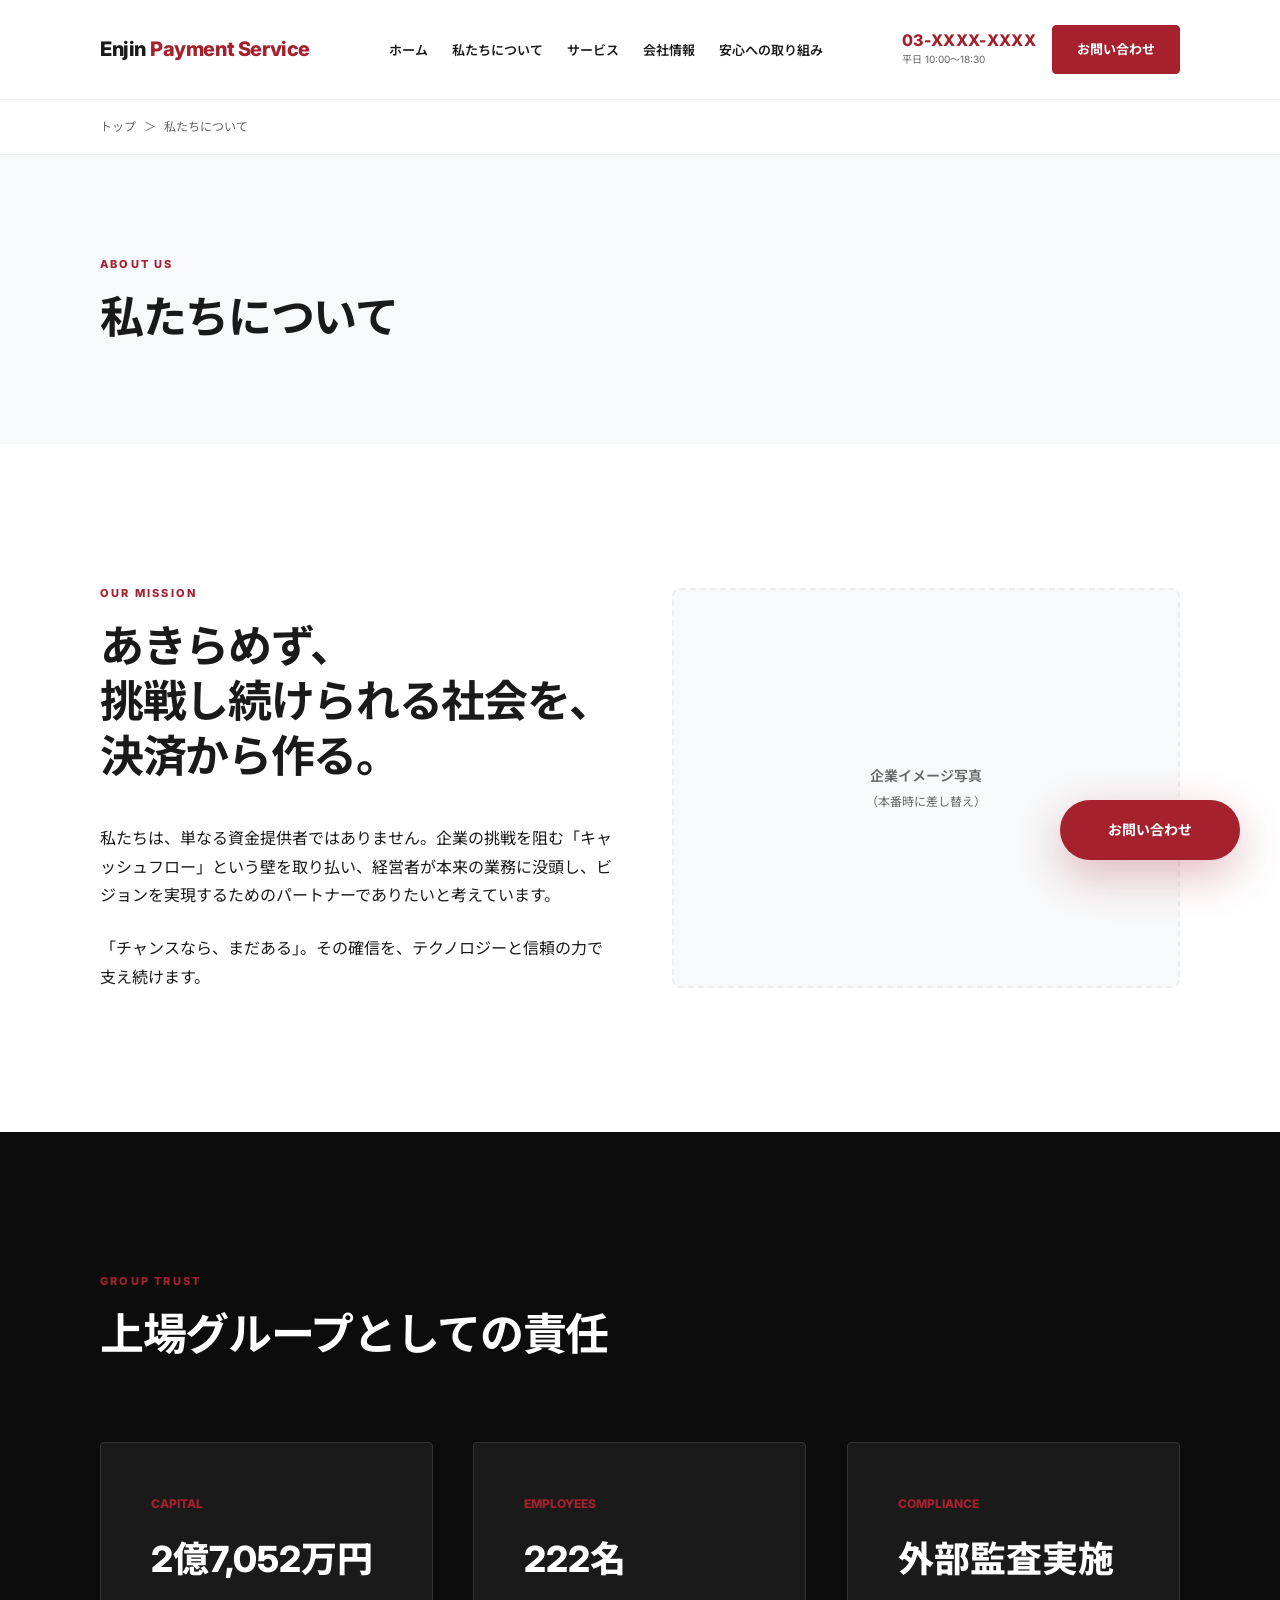
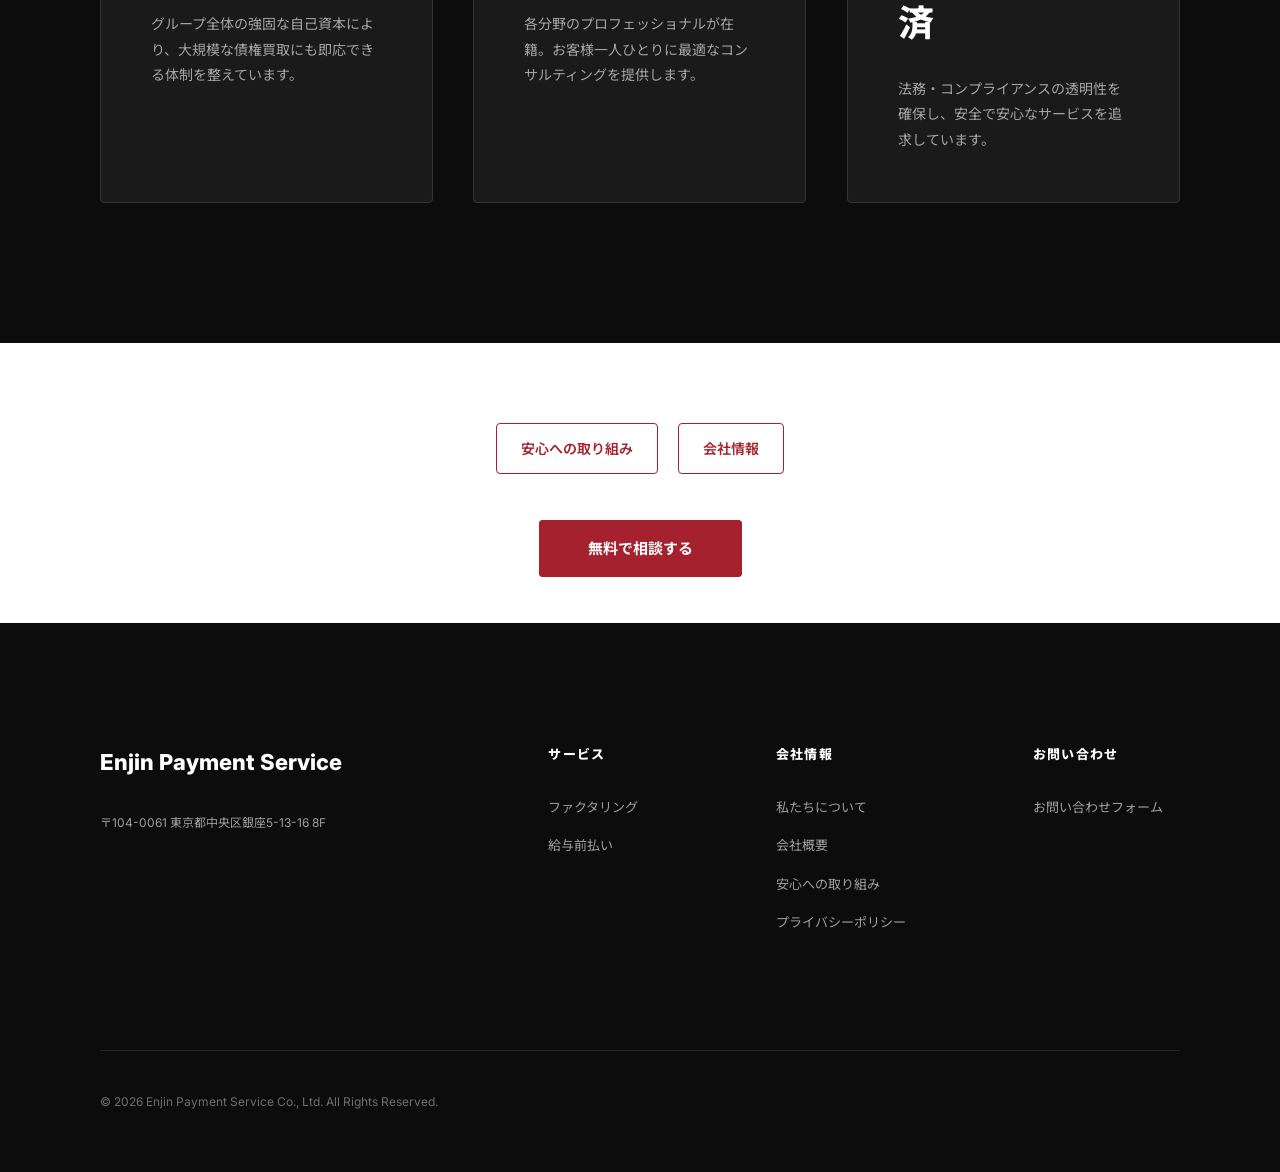
==== about.html @ 27981aaa "Add all corporate site pages: about, services, company, security, contact, privacy" ====
<!DOCTYPE html>
<html lang="ja">
<head>
    <meta charset="UTF-8">
    <meta name="viewport" content="width=device-width, initial-scale=1.0">
    <title>私たちについて | 株式会社Enjin Payment Service</title>
    <meta name="description" content="Enjin Payment Serviceのミッションと理念。上場グループの信頼性と最先端テクノロジーで、中小企業の資金調達を支援するパートナーです。">
    <link rel="stylesheet" href="style.css">
    <link rel="preconnect" href="https://fonts.googleapis.com">
    <link rel="preconnect" href="https://fonts.gstatic.com" crossorigin>
    <link href="https://fonts.googleapis.com/css2?family=Inter:wght@400;600;700;800&family=Noto+Sans+JP:wght@400;700&display=swap" rel="stylesheet">
</head>
<body>
    <header>
        <div class="container">
            <a href="index.html" class="logo">Enjin <span>Payment Service</span></a>
            <nav>
                <ul>
                    <li><a href="index.html">ホーム</a></li>
                    <li><a href="about.html">私たちについて</a></li>
                    <li><a href="services.html">サービス</a></li>
                    <li><a href="company.html">会社情報</a></li>
                    <li><a href="security.html">安心への取り組み</a></li>
                </ul>
            </nav>
            <div class="header-right">
                <div class="header-phone"><div><div class="phone-num">03-XXXX-XXXX</div><div class="phone-hours">平日 10:00～18:30</div></div></div>
                <a href="contact.html" class="cta-btn-nav">お問い合わせ</a>
            </div>
            <button class="hamburger" aria-label="メニュー"><span></span><span></span><span></span></button>
        </div>
    </header>
    <div class="nav-overlay"></div>
    <a href="contact.html" class="fab"><span>お問い合わせ</span></a>
    <main>
        <div class="breadcrumb"><div class="container"><a href="index.html">トップ</a><span>＞</span>私たちについて</div></div>
        <section class="page-header" style="background: var(--bg-alt); padding: 100px 0;">
            <div class="container reveal active">
                <span class="label">About Us</span>
                <h1 class="title-large">私たちについて</h1>
            </div>
        </section>
        <section class="mission-section">
            <div class="container reveal">
                <div class="grid-2" style="align-items: center;">
                    <div>
                        <span class="label">Our Mission</span>
                        <h2 class="title-large" style="margin-bottom: 40px; word-break: keep-all;">あきらめず、挑戦し続けられる社会を、決済から作る。</h2>
                        <p style="margin-bottom: 24px;">私たちは、単なる資金提供者ではありません。企業の挑戦を阻む「キャッシュフロー」という壁を取り払い、経営者が本来の業務に没頭し、ビジョンを実現するためのパートナーでありたいと考えています。</p>
                        <p>「チャンスなら、まだある」。その確信を、テクノロジーと信頼の力で支え続けます。</p>
                    </div>
                    <div style="background: var(--bg-alt); height: 400px; border-radius: 8px; display: flex; align-items: center; justify-content: center; border: 2px dashed var(--border);">
                        <p style="color: var(--text-muted); font-size: 14px; font-weight: 600; text-align: center;">企業イメージ写真<br><span style="font-size: 12px; font-weight: 400;">（本番時に差し替え）</span></p>
                    </div>
                </div>
            </div>
        </section>
        <section class="group-trust" style="background: #0c0c0c; color: #fff; padding: 140px 0;">
            <div class="container reveal">
                <div class="section-header" style="text-align: left;">
                    <span class="label">Group Trust</span>
                    <h2 class="title-large">上場グループとしての責任</h2>
                </div>
                <div class="grid-3">
                    <div class="card" style="background: #1a1a1a; border-color: #333;"><div style="font-size: 12px; color: var(--primary); margin-bottom: 12px; font-weight: 800;">CAPITAL</div><div style="font-size: 36px; font-weight: 800; color: #fff;">2億7,052<span>万円</span></div><p style="font-size: 14px; opacity: 0.6; margin-top: 20px; color: #fff;">グループ全体の強固な自己資本により、大規模な債権買取にも即応できる体制を整えています。</p></div>
                    <div class="card" style="background: #1a1a1a; border-color: #333;"><div style="font-size: 12px; color: var(--primary); margin-bottom: 12px; font-weight: 800;">EMPLOYEES</div><div style="font-size: 36px; font-weight: 800; color: #fff;">222<span>名</span></div><p style="font-size: 14px; opacity: 0.6; margin-top: 20px; color: #fff;">各分野のプロフェッショナルが在籍。お客様一人ひとりに最適なコンサルティングを提供します。</p></div>
                    <div class="card" style="background: #1a1a1a; border-color: #333;"><div style="font-size: 12px; color: var(--primary); margin-bottom: 12px; font-weight: 800;">COMPLIANCE</div><div style="font-size: 36px; font-weight: 800; color: #fff;">外部監査<span>実施済</span></div><p style="font-size: 14px; opacity: 0.6; margin-top: 20px; color: #fff;">法務・コンプライアンスの透明性を確保し、安全で安心なサービスを追求しています。</p></div>
                </div>
            </div>
        </section>
        <section style="padding:60px 0;">
            <div class="container" style="text-align:center;">
                <div class="sub-nav"><a href="security.html">安心への取り組み</a><a href="company.html">会社情報</a></div>
                <div style="margin-top:40px;"><a href="contact.html" class="cta-btn-nav" style="padding:18px 48px;font-size:15px;">無料で相談する</a></div>
            </div>
        </section>
    </main>
    <footer>
        <div class="container">
            <div class="footer-grid">
                <div><div class="footer-logo">Enjin <span>Payment Service</span></div><p style="font-size: 12px; opacity: 0.6;">〒104-0061 東京都中央区銀座5-13-16 8F</p></div>
                <div class="footer-links"><h4>サービス</h4><ul><li><a href="services.html">ファクタリング</a></li><li><a href="services.html#salary">給与前払い</a></li></ul></div>
                <div class="footer-links"><h4>会社情報</h4><ul><li><a href="about.html">私たちについて</a></li><li><a href="company.html">会社概要</a></li><li><a href="security.html">安心への取り組み</a></li><li><a href="privacy.html">プライバシーポリシー</a></li></ul></div>
                <div class="footer-links"><h4>お問い合わせ</h4><ul><li><a href="contact.html">お問い合わせフォーム</a></li></ul></div>
            </div>
            <div class="footer-bottom"><p>&copy; 2026 Enjin Payment Service Co., Ltd. All Rights Reserved.</p></div>
        </div>
    </footer>
    <script>
        const observer = new IntersectionObserver((entries) => { entries.forEach(entry => { if (entry.isIntersecting) { entry.target.classList.add('active'); observer.unobserve(entry.target); } }); }, { threshold: 0.1 });
        document.querySelectorAll('.reveal').forEach(el => observer.observe(el));
        const hamburger = document.querySelector('.hamburger'); const nav = document.querySelector('nav'); const overlay = document.querySelector('.nav-overlay');
        if(hamburger){hamburger.addEventListener('click',()=>{hamburger.classList.toggle('active');nav.classList.toggle('open');overlay.classList.toggle('active');document.body.style.overflow=nav.classList.contains('open')?'hidden':'';});overlay.addEventListener('click',()=>{hamburger.classList.remove('active');nav.classList.remove('open');overlay.classList.remove('active');document.body.style.overflow='';});}
    </script>
</body>
</html>
---- style.css ----
:root {
    --primary: #a4212d;
    --primary-dark: #801a23;
    --bg: #ffffff;
    --bg-alt: #f8f9fa;
    --text: #1a1a1a;
    --text-muted: #666666;
    --border: #eeeeee;
    --container: 1140px;
    --font-main: 'Inter', 'Noto Sans JP', sans-serif;
    --shadow: 0 10px 40px rgba(0,0,0,0.06);
}

* { margin: 0; padding: 0; box-sizing: border-box; }
html { scroll-behavior: smooth; }
body { font-family: var(--font-main); color: var(--text); line-height: 1.8; background: var(--bg); -webkit-font-smoothing: antialiased; overflow-x: hidden; }
a { color: inherit; text-decoration: none; transition: 0.3s; }
ul { list-style: none; }

.container { max-width: var(--container); margin: 0 auto; padding: 0 30px; }

/* ================================================
   Header & Nav (Consistent across ALL pages)
   ================================================ */
header { height: 100px; display: flex; align-items: center; border-bottom: 1px solid var(--border); position: sticky; top: 0; background: rgba(255,255,255,0.98); z-index: 2600; }
header .container { display: flex; justify-content: space-between; align-items: center; width: 100%; }
.logo { font-size: 20px; font-weight: 800; letter-spacing: -0.02em; display: flex; align-items: center; transition: opacity 0.3s; }
.logo:hover { opacity: 0.7; }
.logo span { color: var(--primary); margin-left: 4px; }


nav ul { display: flex; gap: 24px; align-items: center; }
nav a { font-size: 13px; font-weight: 600; color: var(--text); position: relative; white-space: nowrap; }
nav a::after { content: ''; position: absolute; bottom: -5px; left: 0; width: 0; height: 2px; background: var(--primary); transition: 0.3s; }
nav a:hover::after { width: 100%; }
.header-right { display: flex; align-items: center; gap: 16px; flex-shrink: 0; }
.cta-btn-nav { background: var(--primary); color: #fff !important; padding: 12px 24px; border-radius: 4px; font-size: 13px; font-weight: 700; border: 1px solid var(--primary); transition: 0.3s; white-space: nowrap; }
.cta-btn-nav:hover { background: #fff; color: var(--primary) !important; }
.cta-btn-nav::after { display: none; }


/* ================================================
   Floating Contact Button (FAB)
   ================================================ */
.fab { position: fixed; bottom: 40px; right: 40px; width: 180px; height: 60px; background: var(--primary); color: #fff; display: flex; align-items: center; justify-content: center; border-radius: 30px; font-weight: 700; font-size: 14px; box-shadow: 0 15px 45px rgba(164, 33, 45, 0.3); z-index: 3000; transition: 0.4s cubic-bezier(0.165, 0.84, 0.44, 1); will-change: transform; }
.fab:hover { transform: translateY(-5px) scale(1.05); background: var(--primary-dark); }

/* ================================================
   Scroll Reveal Animation
   ================================================ */
.reveal { opacity: 0; transform: translateY(20px); transition: opacity 0.8s ease, transform 0.8s cubic-bezier(0.215, 0.61, 0.355, 1); will-change: opacity, transform; }
.reveal.active { opacity: 1; transform: translateY(0); }

/* ================================================
   Common Section Styles
   ================================================ */
section { padding: 140px 0; }
.section-header { margin-bottom: 80px; text-align: center; }
.label { font-size: 11px; font-weight: 800; color: var(--primary); letter-spacing: 0.2em; text-transform: uppercase; margin-bottom: 15px; display: block; }
.title-large { font-size: 44px; font-weight: 700; letter-spacing: -0.03em; line-height: 1.25; }

/* ================================================
   Evidence Bar
   ================================================ */
.evidence-bar { background: var(--bg-alt); padding: 80px 0; border-top: 1px solid var(--border); border-bottom: 1px solid var(--border); }
.evidence-grid { display: grid; grid-template-columns: repeat(4, 1fr); text-align: center; }
.evidence-item .num { font-size: 52px; font-weight: 800; color: var(--primary); line-height: 1; margin-bottom: 10px; }
.evidence-item .unit { font-size: 16px; margin-left: 4px; color: var(--text); }
.evidence-item .txt { font-size: 13px; color: var(--text-muted); font-weight: 600; }

/* ================================================
   Grid & Cards
   ================================================ */
.grid-2 { display: grid; grid-template-columns: 1fr 1fr; gap: 60px; }
.grid-3 { display: grid; grid-template-columns: repeat(3, 1fr); gap: 40px; }
.card { padding: 50px; border: 1px solid var(--border); background: #fff; transition: 0.4s; height: 100%; border-radius: 4px; will-change: transform, box-shadow; }
.card:hover { border-color: #ddd; transform: translateY(-5px); box-shadow: var(--shadow); }
.card h3 { font-size: 22px; margin-bottom: 20px; font-weight: 700; }
.card p { font-size: 15px; color: var(--text-muted); line-height: 1.8; }

/* ================================================
   Comparison Table
   ================================================ */
.comp-table { width: 100%; border-collapse: collapse; margin-top: 60px; border: 1px solid var(--border); }
.comp-table th, .comp-table td { padding: 25px; text-align: center; font-size: 15px; border: 1px solid var(--border); }
.comp-table th { background: var(--bg-alt); font-weight: 700; color: var(--text-muted); }
.highlight { color: var(--primary); font-weight: 800; }

/* ================================================
   FAQ Accordion
   ================================================ */
.faq-item { border-bottom: 1px solid var(--border); overflow: hidden; }
.faq-q { padding: 30px 0; font-weight: 700; font-size: 17px; display: flex; gap: 20px; align-items: center; cursor: pointer; transition: color 0.3s; user-select: none; }
.faq-q:hover { color: var(--primary); }
.faq-q::before { content: 'Q'; color: var(--primary); font-size: 24px; font-weight: 900; flex-shrink: 0; }
.faq-q::after { content: '+'; margin-left: auto; font-size: 24px; color: var(--text-muted); transition: transform 0.3s; flex-shrink: 0; }
.faq-item.active .faq-q::after { transform: rotate(45deg); }
.faq-a { max-height: 0; padding: 0 0 0 44px; transition: max-height 0.4s cubic-bezier(0.4, 0, 0.2, 1), opacity 0.4s, padding 0.4s; opacity: 0; font-size: 15px; color: var(--text-muted); line-height: 1.8; }
.faq-item.active .faq-a { max-height: 500px; padding: 10px 0 40px 44px; opacity: 1; }

/* ================================================
   Contact Form
   ================================================ */
.form-group { margin-bottom: 30px; }
.form-group label { display: block; font-size: 13px; font-weight: 700; margin-bottom: 10px; color: var(--text); }
.form-control { width: 100%; padding: 16px; border: 1px solid #ddd; border-radius: 4px; font-size: 15px; font-family: inherit; transition: 0.3s; background: #fff; }
.form-control:focus { outline: none; border-color: var(--primary); box-shadow: 0 0 0 4px rgba(164, 33, 45, 0.05); }
textarea.form-control { resize: vertical; }

/* ================================================
   Step Flow (Services)
   ================================================ */
.step-flow { counter-reset: step; }
.step-item { display: flex; gap: 30px; padding: 40px 0; border-bottom: 1px solid var(--border); align-items: flex-start; }
.step-num { width: 48px; height: 48px; background: var(--primary); color: #fff; border-radius: 50%; display: flex; align-items: center; justify-content: center; font-weight: 800; font-size: 18px; flex-shrink: 0; }
.step-content h4 { font-size: 18px; font-weight: 700; margin-bottom: 8px; }
.step-content p { font-size: 14px; color: var(--text-muted); }

/* ================================================
   Company Info Table
   ================================================ */
.info-row { display: flex; padding: 40px 0; border-bottom: 1px solid var(--border); }
.info-label { width: 280px; font-weight: 700; color: var(--text-muted); font-size: 14px; letter-spacing: 0.1em; flex-shrink: 0; }
.info-value { flex: 1; font-weight: 700; font-size: 17px; }

/* ================================================
   Footer
   ================================================ */
footer { background: #0c0c0c; color: #fff; padding: 120px 0 60px; }
.footer-grid { display: grid; grid-template-columns: 2.5fr 1fr 1.2fr 1fr; gap: 80px; margin-bottom: 100px; }
.footer-logo { font-size: 22px; font-weight: 800; margin-bottom: 30px; }
.footer-links h4 { font-size: 13px; margin-bottom: 30px; color: #fff; font-weight: 800; letter-spacing: 0.1em; }
.footer-links li { margin-bottom: 15px; font-size: 13px; }
.footer-links a { opacity: 0.6; }
.footer-links a:hover { opacity: 1; color: var(--primary); }
.footer-bottom { padding-top: 40px; border-top: 1px solid rgba(255,255,255,0.1); }
.footer-bottom p { font-size: 12px; opacity: 0.4; }

/* ================================================
   Header Phone
   ================================================ */
.header-phone { display: flex; align-items: center; gap: 8px; flex-shrink: 0; }
.header-phone .phone-num { font-size: 16px; font-weight: 800; color: var(--primary); letter-spacing: 0.02em; white-space: nowrap; line-height: 1.2; }
.header-phone .phone-hours { font-size: 10px; color: var(--text-muted); white-space: nowrap; }

/* ================================================
   Breadcrumb
   ================================================ */
.breadcrumb { padding: 16px 0; font-size: 12px; color: var(--text-muted); border-bottom: 1px solid var(--border); }
.breadcrumb a { color: var(--text-muted); }
.breadcrumb a:hover { color: var(--primary); }
.breadcrumb span { margin: 0 8px; }

/* ================================================
   News Section
   ================================================ */
.news-list { max-width: 800px; }
.news-item { display: flex; gap: 20px; padding: 20px 0; border-bottom: 1px solid var(--border); align-items: baseline; }
.news-date { font-size: 13px; color: var(--text-muted); flex-shrink: 0; width: 100px; font-weight: 600; }
.news-title { font-size: 14px; font-weight: 600; }
.news-title a:hover { color: var(--primary); }

/* ================================================
   Staff Cards
   ================================================ */
.staff-grid { display: grid; grid-template-columns: repeat(3, 1fr); gap: 30px; }
.staff-card { text-align: center; padding: 40px 20px; border: 1px solid var(--border); border-radius: 4px; }
.staff-photo { width: 100px; height: 100px; border-radius: 50%; background: var(--bg-alt); margin: 0 auto 20px; display: flex; align-items: center; justify-content: center; border: 2px dashed var(--border); }
.staff-card .staff-quote { font-size: 14px; color: var(--text-muted); margin-bottom: 12px; font-style: italic; }
.staff-card .staff-name { font-size: 16px; font-weight: 700; }

/* ================================================
   Group Enterprise
   ================================================ */
.group-bar { display: flex; gap: 60px; align-items: center; justify-content: center; padding: 30px 0; }
.group-stat { text-align: center; }
.group-stat .num { font-size: 36px; font-weight: 800; color: var(--primary); }
.group-stat .txt { font-size: 13px; color: var(--text-muted); margin-top: 4px; }

/* ================================================
   Sub Navigation
   ================================================ */
.sub-nav { display: flex; gap: 20px; justify-content: center; padding: 20px 0; }
.sub-nav a { font-size: 14px; font-weight: 600; color: var(--primary); padding: 12px 24px; border: 1px solid var(--primary); border-radius: 4px; transition: 0.3s; }
.sub-nav a:hover { background: var(--primary); color: #fff; }

/* ================================================
   Hamburger Menu
   ================================================ */
.hamburger { display: none; background: none; border: none; cursor: pointer; padding: 8px; z-index: 3000; }
.hamburger span { display: block; width: 24px; height: 2px; background: var(--text); margin: 6px 0; transition: 0.3s; }
.hamburger.active span:nth-child(1) { transform: rotate(45deg) translate(5px, 6px); }
.hamburger.active span:nth-child(2) { opacity: 0; }
.hamburger.active span:nth-child(3) { transform: rotate(-45deg) translate(5px, -6px); }

/* ================================================
   Responsive — Tablet (max-width: 1024px)
   ================================================ */
@media (max-width: 1024px) {
    nav ul { gap: 16px; }
    nav a { font-size: 12px; }
    .header-phone .phone-num { font-size: 14px; }
    section { padding: 80px 0; }
    .section-header { margin-bottom: 50px; }
    .title-large { font-size: 36px; }
    .grid-2 { gap: 40px; }
    .card { padding: 35px; }
    .card h3 { font-size: 20px; }
    .evidence-item .num { font-size: 40px; }
}

/* ================================================
   Responsive — Mobile (max-width: 768px)
   ================================================ */
@media (max-width: 768px) {
    .container { padding: 0 16px; }

    /* Header */
    header { height: 60px; }
    .logo { font-size: 15px; }
    .logo span { font-size: 15px; }
    .hamburger { display: block; }
    nav { position: fixed; top: 0; right: -100%; width: 280px; height: 100vh; background: #fff; z-index: 2500; padding: 80px 24px 40px; transition: right 0.3s ease; box-shadow: -10px 0 30px rgba(0,0,0,0.1); overflow-y: auto; }
    nav.open { right: 0; }
    nav ul { flex-direction: column; gap: 0; align-items: stretch; }
    nav ul li { border-bottom: 1px solid var(--border); }
    nav a { display: block; padding: 16px 0; font-size: 15px; }
    nav a::after { display: none; }
    .header-right { display: none; }
    .nav-overlay { display: none; position: fixed; inset: 0; background: rgba(0,0,0,0.4); z-index: 2400; }
    .nav-overlay.active { display: block; }

    /* ===== CRITICAL: Override inline styles ===== */

    /* Hero — index.html uses inline font-size:72px, padding:180px etc */
    .hero-simple { padding: 100px 0 50px !important; }
    .hero-simple h1 { font-size: 28px !important; line-height: 1.3 !important; margin-bottom: 20px !important; letter-spacing: -0.02em !important; }
    .hero-simple p { font-size: 14px !important; margin-bottom: 28px !important; line-height: 1.8 !important; }
    .hero-simple .cta-btn-nav { padding: 16px 32px !important; font-size: 14px !important; display: inline-block !important; }
    .hero-actions { text-align: center; }

    /* Page Headers — all sub-pages use inline padding:100px */
    .page-header { padding: 70px 0 36px !important; }
    .page-header .title-large { font-size: 24px !important; }

    /* Sections — override inline padding on many sections */
    section { padding: 50px 0 !important; }
    .section-header { margin-bottom: 32px; }
    .section-header h2 { font-size: 22px !important; }
    .title-large { font-size: 22px !important; }
    .label { font-size: 10px; margin-bottom: 8px; }

    /* Grids — force single column */
    .grid-2, .grid-3, .footer-grid, .staff-grid { grid-template-columns: 1fr !important; }
    .grid-2 { gap: 24px !important; }
    .grid-3 { gap: 20px !important; }

    /* Evidence Bar */
    .evidence-bar { padding: 36px 0 !important; }
    .evidence-grid { grid-template-columns: repeat(2, 1fr) !important; gap: 24px; }
    .evidence-item .num { font-size: 32px; }
    .evidence-item .txt { font-size: 12px; }

    /* Cards */
    .card { padding: 24px !important; }
    .card h3 { font-size: 17px !important; margin-bottom: 12px; }
    .card p { font-size: 13px; }
    /* Dark cards (about.html group trust) */
    .card div[style*="font-size: 36px"] { font-size: 24px !important; }

    /* Comparison Table — prevent overflow */
    .comp-table { font-size: 11px; }
    .comp-table th, .comp-table td { padding: 10px 6px !important; font-size: 11px !important; word-break: break-all; }
    .comp-table th:first-child, .comp-table td:first-child { min-width: 70px; background: var(--bg-alt); font-size: 11px !important; }
    .comp-table { margin-top: 30px !important; }

    /* FAQ */
    .faq-q { font-size: 14px; padding: 18px 0; gap: 12px; }
    .faq-q::before { font-size: 18px; }
    .faq-q::after { font-size: 20px; }
    .faq-a { font-size: 13px; }
    .faq-item.active .faq-a { padding: 8px 0 24px 36px; }
    .faq-list { margin: 0 !important; }

    /* Company Info */
    .info-row { flex-direction: column; gap: 4px; padding: 14px 0; }
    .info-label { width: auto; font-size: 11px; letter-spacing: 0.05em; }
    .info-value { font-size: 14px; }

    /* Contact Form */
    .form-control { padding: 14px; font-size: 14px; }
    .contact-form div[style*="padding: 60px"] { padding: 24px !important; }
    .contact-form .cta-btn-nav { width: 100% !important; }

    /* Steps */
    .step-item { flex-direction: column; gap: 12px; padding: 20px 0; }
    .step-content h4 { font-size: 16px !important; }
    .step-content p { font-size: 13px !important; }

    /* News */
    .news-item { flex-direction: column; gap: 4px; padding: 14px 0; }
    .news-date { width: auto; font-size: 12px; }
    .news-title { font-size: 13px; }

    /* Staff */
    .staff-grid { grid-template-columns: 1fr !important; gap: 16px; }
    .staff-card { padding: 24px 16px !important; }
    .staff-photo { width: 80px; height: 80px; }

    /* Group Bar */
    .group-bar { flex-direction: column; gap: 20px; padding: 20px 16px !important; }
    .group-stat .num { font-size: 28px !important; }
    .group-stat .txt { font-size: 12px; }

    /* CTA Section — index.html uses inline styles */
    section[style*="background: var(--primary)"] { padding: 60px 0 !important; }
    section[style*="background: var(--primary)"] h2 { font-size: 22px !important; margin-bottom: 16px !important; }
    section[style*="background: var(--primary)"] p { font-size: 13px !important; margin-bottom: 30px !important; }
    section[style*="background: var(--primary)"] a[style] { padding: 16px 40px !important; font-size: 14px !important; }

    /* Dark Sections (about group-trust, services salary) */
    .group-trust, section[style*="background:#0c0c0c"], section[style*="background: #0c0c0c"] { padding: 60px 0 !important; }

    /* About page mission image placeholder */
    div[style*="height: 400px"] { height: 200px !important; }
    /* CEO photo placeholder */
    div[style*="height:350px"], div[style*="height: 350px"] { height: 200px !important; }

    /* Sub Nav */
    .sub-nav { flex-direction: column; align-items: stretch; gap: 10px; }
    .sub-nav a { text-align: center; font-size: 13px; padding: 14px 20px; }

    /* Footer */
    footer { padding: 60px 0 30px !important; }
    .footer-grid { gap: 24px !important; margin-bottom: 40px !important; }
    .footer-logo { font-size: 18px; margin-bottom: 16px; }
    .footer-links h4 { font-size: 13px; margin-bottom: 16px !important; }
    .footer-links li { margin-bottom: 10px; }
    .footer-links li a { font-size: 13px; }
    .footer-bottom p { font-size: 11px; }

    /* FAB — full-width bottom bar on mobile */
    .fab { width: calc(100% - 32px); height: 52px; bottom: 16px; left: 16px; right: 16px; border-radius: 8px; font-size: 14px; font-weight: 700; z-index: 2300; }
    .fab span { display: inline; }
    /* Hide FAB when hamburger menu is open */
    .nav-overlay.active ~ .fab { display: none; }
    /* Hide FAB on contact page (redundant) */
    .page-contact .fab { display: none !important; }

    /* Phone (hidden on mobile) */
    .header-phone { display: none; }

    /* Breadcrumb */
    .breadcrumb { font-size: 11px; padding: 10px 0; }

    /* Privacy content */
    .privacy-content h2 { font-size: 16px !important; margin: 28px 0 14px !important; }
    .privacy-content p { font-size: 14px !important; }

    /* Generic text size overrides for inline styles */
    p[style*="font-size: 20px"], p[style*="font-size:20px"] { font-size: 14px !important; }
    p[style*="font-size: 18px"], p[style*="font-size:18px"] { font-size: 14px !important; }
    p[style*="font-size: 16px"], p[style*="font-size:16px"] { font-size: 14px !important; }
    div[style*="font-size: 36px"], div[style*="font-size:36px"] { font-size: 24px !important; }
    p[style*="font-size: 18px;"] { font-size: 14px !important; }
    h2[style*="font-size: 36px"] { font-size: 22px !important; }
    p[style*="margin-bottom: 50px"] { margin-bottom: 24px !important; }
    p[style*="margin-bottom: 56px"] { margin-bottom: 24px !important; }
    div[style*="margin-top:40px"] a.cta-btn-nav { padding: 16px 32px !important; font-size: 14px !important; }
}
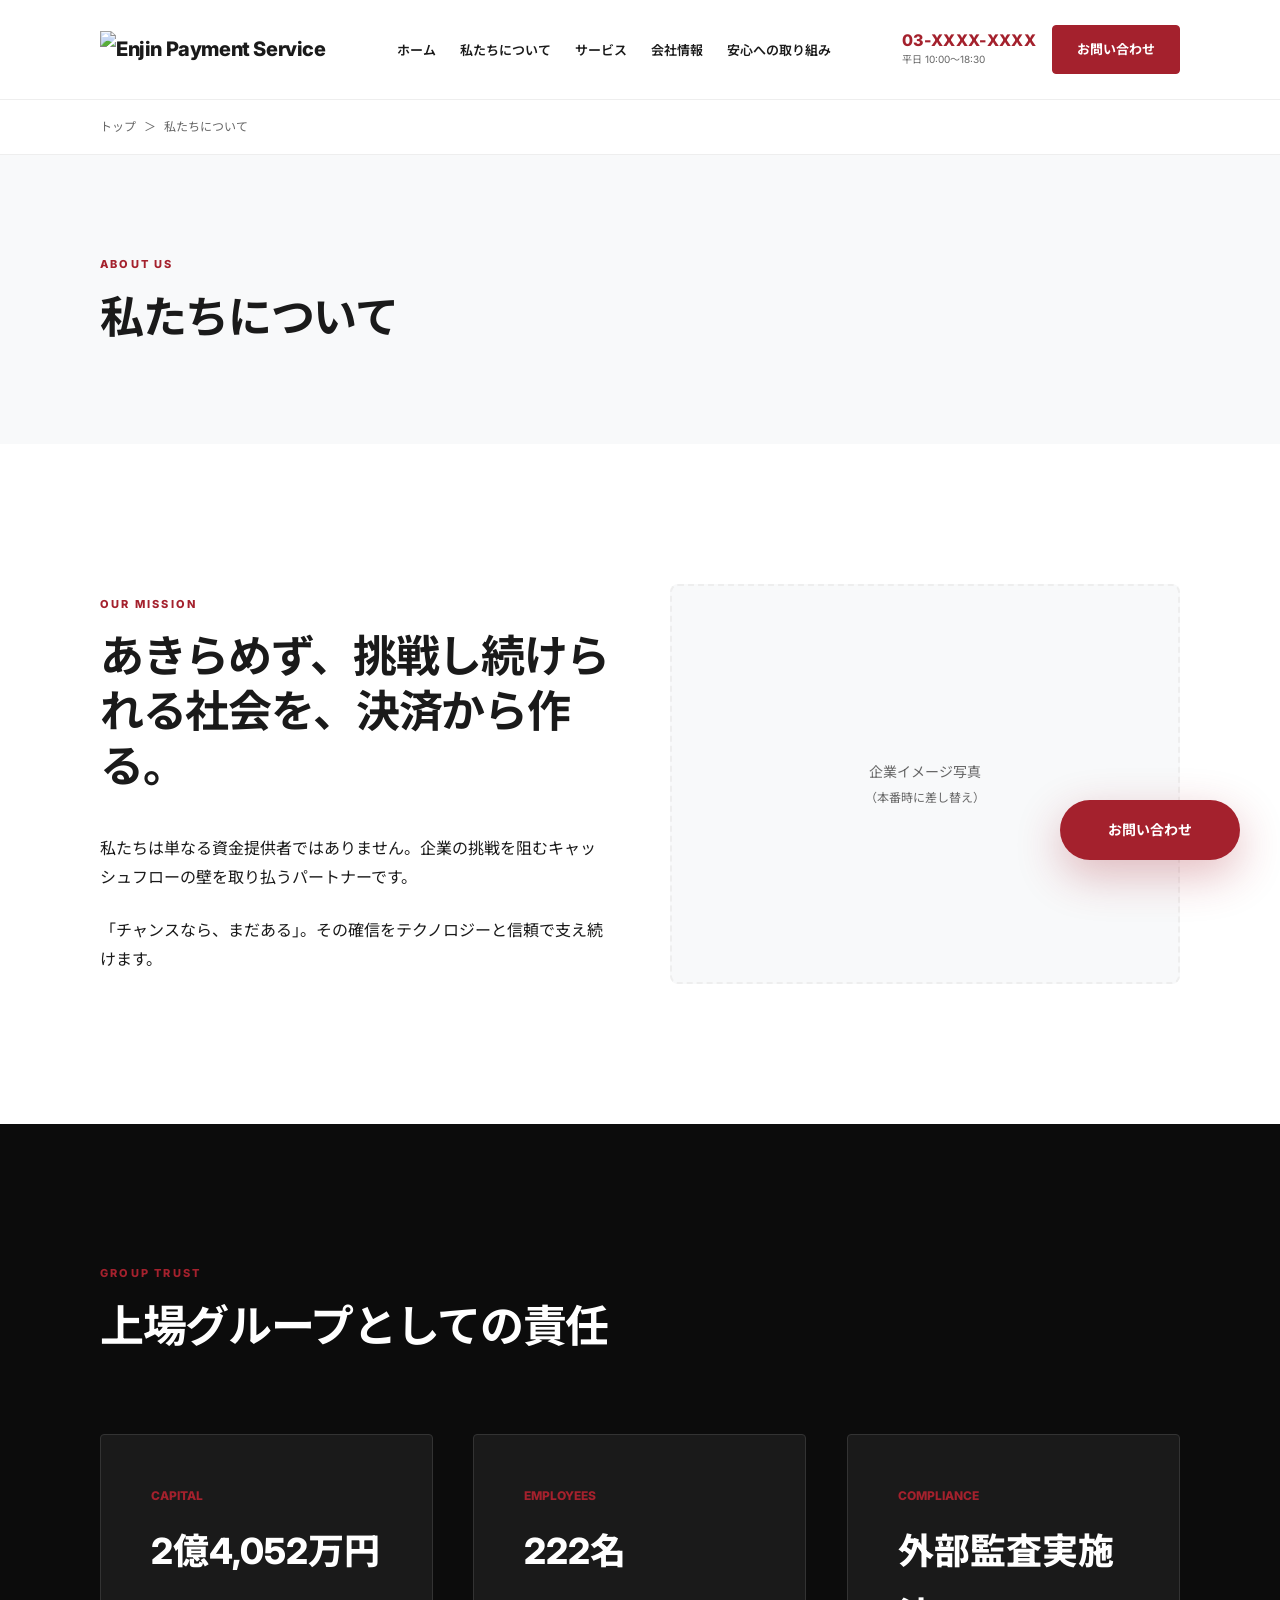
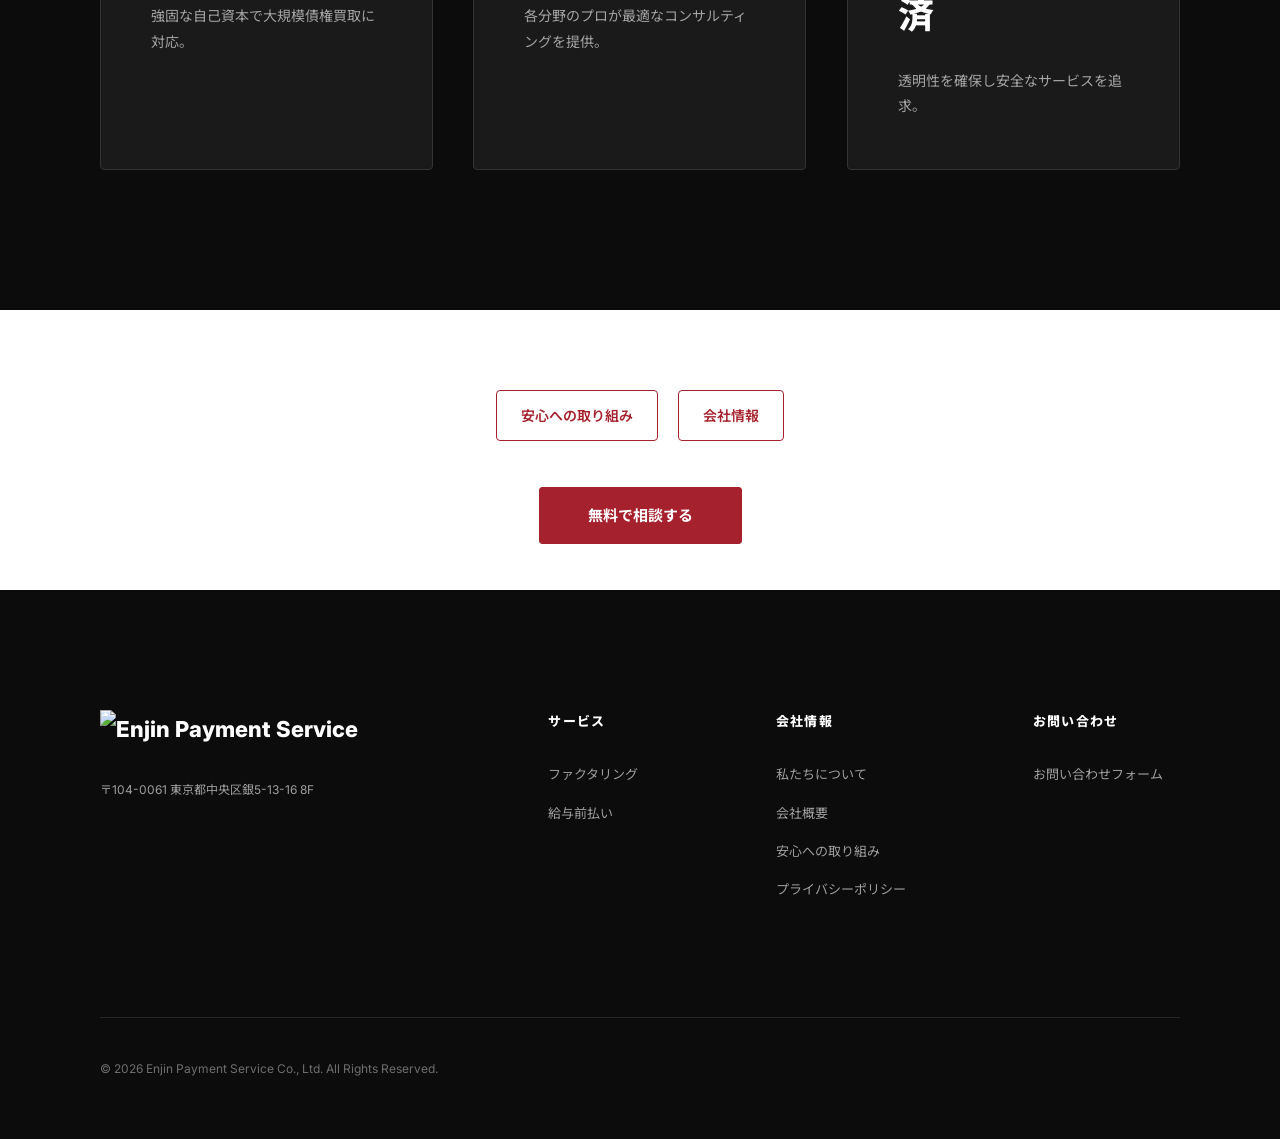
==== commit 7cd6b412: "Push refactored about and company HTML" ====
--- a/about.html
+++ b/about.html
@@ -1,96 +1 @@
-<!DOCTYPE html>
-<html lang="ja">
-<head>
-    <meta charset="UTF-8">
-    <meta name="viewport" content="width=device-width, initial-scale=1.0">
-    <title>私たちについて | 株式会社Enjin Payment Service</title>
-    <meta name="description" content="Enjin Payment Serviceのミッションと理念。上場グループの信頼性と最先端テクノロジーで、中小企業の資金調達を支援するパートナーです。">
-    <link rel="stylesheet" href="style.css">
-    <link rel="preconnect" href="https://fonts.googleapis.com">
-    <link rel="preconnect" href="https://fonts.gstatic.com" crossorigin>
-    <link href="https://fonts.googleapis.com/css2?family=Inter:wght@400;600;700;800&family=Noto+Sans+JP:wght@400;700&display=swap" rel="stylesheet">
-</head>
-<body>
-    <header>
-        <div class="container">
-            <a href="index.html" class="logo">Enjin <span>Payment Service</span></a>
-            <nav>
-                <ul>
-                    <li><a href="index.html">ホーム</a></li>
-                    <li><a href="about.html">私たちについて</a></li>
-                    <li><a href="services.html">サービス</a></li>
-                    <li><a href="company.html">会社情報</a></li>
-                    <li><a href="security.html">安心への取り組み</a></li>
-                </ul>
-            </nav>
-            <div class="header-right">
-                <div class="header-phone"><div><div class="phone-num">03-XXXX-XXXX</div><div class="phone-hours">平日 10:00～18:30</div></div></div>
-                <a href="contact.html" class="cta-btn-nav">お問い合わせ</a>
-            </div>
-            <button class="hamburger" aria-label="メニュー"><span></span><span></span><span></span></button>
-        </div>
-    </header>
-    <div class="nav-overlay"></div>
-    <a href="contact.html" class="fab"><span>お問い合わせ</span></a>
-    <main>
-        <div class="breadcrumb"><div class="container"><a href="index.html">トップ</a><span>＞</span>私たちについて</div></div>
-        <section class="page-header" style="background: var(--bg-alt); padding: 100px 0;">
-            <div class="container reveal active">
-                <span class="label">About Us</span>
-                <h1 class="title-large">私たちについて</h1>
-            </div>
-        </section>
-        <section class="mission-section">
-            <div class="container reveal">
-                <div class="grid-2" style="align-items: center;">
-                    <div>
-                        <span class="label">Our Mission</span>
-                        <h2 class="title-large" style="margin-bottom: 40px; word-break: keep-all;">あきらめず、挑戦し続けられる社会を、決済から作る。</h2>
-                        <p style="margin-bottom: 24px;">私たちは、単なる資金提供者ではありません。企業の挑戦を阻む「キャッシュフロー」という壁を取り払い、経営者が本来の業務に没頭し、ビジョンを実現するためのパートナーでありたいと考えています。</p>
-                        <p>「チャンスなら、まだある」。その確信を、テクノロジーと信頼の力で支え続けます。</p>
-                    </div>
-                    <div style="background: var(--bg-alt); height: 400px; border-radius: 8px; display: flex; align-items: center; justify-content: center; border: 2px dashed var(--border);">
-                        <p style="color: var(--text-muted); font-size: 14px; font-weight: 600; text-align: center;">企業イメージ写真<br><span style="font-size: 12px; font-weight: 400;">（本番時に差し替え）</span></p>
-                    </div>
-                </div>
-            </div>
-        </section>
-        <section class="group-trust" style="background: #0c0c0c; color: #fff; padding: 140px 0;">
-            <div class="container reveal">
-                <div class="section-header" style="text-align: left;">
-                    <span class="label">Group Trust</span>
-                    <h2 class="title-large">上場グループとしての責任</h2>
-                </div>
-                <div class="grid-3">
-                    <div class="card" style="background: #1a1a1a; border-color: #333;"><div style="font-size: 12px; color: var(--primary); margin-bottom: 12px; font-weight: 800;">CAPITAL</div><div style="font-size: 36px; font-weight: 800; color: #fff;">2億7,052<span>万円</span></div><p style="font-size: 14px; opacity: 0.6; margin-top: 20px; color: #fff;">グループ全体の強固な自己資本により、大規模な債権買取にも即応できる体制を整えています。</p></div>
-                    <div class="card" style="background: #1a1a1a; border-color: #333;"><div style="font-size: 12px; color: var(--primary); margin-bottom: 12px; font-weight: 800;">EMPLOYEES</div><div style="font-size: 36px; font-weight: 800; color: #fff;">222<span>名</span></div><p style="font-size: 14px; opacity: 0.6; margin-top: 20px; color: #fff;">各分野のプロフェッショナルが在籍。お客様一人ひとりに最適なコンサルティングを提供します。</p></div>
-                    <div class="card" style="background: #1a1a1a; border-color: #333;"><div style="font-size: 12px; color: var(--primary); margin-bottom: 12px; font-weight: 800;">COMPLIANCE</div><div style="font-size: 36px; font-weight: 800; color: #fff;">外部監査<span>実施済</span></div><p style="font-size: 14px; opacity: 0.6; margin-top: 20px; color: #fff;">法務・コンプライアンスの透明性を確保し、安全で安心なサービスを追求しています。</p></div>
-                </div>
-            </div>
-        </section>
-        <section style="padding:60px 0;">
-            <div class="container" style="text-align:center;">
-                <div class="sub-nav"><a href="security.html">安心への取り組み</a><a href="company.html">会社情報</a></div>
-                <div style="margin-top:40px;"><a href="contact.html" class="cta-btn-nav" style="padding:18px 48px;font-size:15px;">無料で相談する</a></div>
-            </div>
-        </section>
-    </main>
-    <footer>
-        <div class="container">
-            <div class="footer-grid">
-                <div><div class="footer-logo">Enjin <span>Payment Service</span></div><p style="font-size: 12px; opacity: 0.6;">〒104-0061 東京都中央区銀座5-13-16 8F</p></div>
-                <div class="footer-links"><h4>サービス</h4><ul><li><a href="services.html">ファクタリング</a></li><li><a href="services.html#salary">給与前払い</a></li></ul></div>
-                <div class="footer-links"><h4>会社情報</h4><ul><li><a href="about.html">私たちについて</a></li><li><a href="company.html">会社概要</a></li><li><a href="security.html">安心への取り組み</a></li><li><a href="privacy.html">プライバシーポリシー</a></li></ul></div>
-                <div class="footer-links"><h4>お問い合わせ</h4><ul><li><a href="contact.html">お問い合わせフォーム</a></li></ul></div>
-            </div>
-            <div class="footer-bottom"><p>&copy; 2026 Enjin Payment Service Co., Ltd. All Rights Reserved.</p></div>
-        </div>
-    </footer>
-    <script>
-        const observer = new IntersectionObserver((entries) => { entries.forEach(entry => { if (entry.isIntersecting) { entry.target.classList.add('active'); observer.unobserve(entry.target); } }); }, { threshold: 0.1 });
-        document.querySelectorAll('.reveal').forEach(el => observer.observe(el));
-        const hamburger = document.querySelector('.hamburger'); const nav = document.querySelector('nav'); const overlay = document.querySelector('.nav-overlay');
-        if(hamburger){hamburger.addEventListener('click',()=>{hamburger.classList.toggle('active');nav.classList.toggle('open');overlay.classList.toggle('active');document.body.style.overflow=nav.classList.contains('open')?'hidden':'';});overlay.addEventListener('click',()=>{hamburger.classList.remove('active');nav.classList.remove('open');overlay.classList.remove('active');document.body.style.overflow='';});}
-    </script>
-</body>
-</html>+<!DOCTYPE html><html lang="ja"><head><meta charset="UTF-8"><meta name="viewport" content="width=device-width,initial-scale=1.0"><title>私たちについて | 株式会社Enjin Payment Service</title><meta name="description" content="Enjin Payment Serviceのミッションと理念。"><link rel="stylesheet" href="style.css"><link rel="preconnect" href="https://fonts.googleapis.com"><link rel="preconnect" href="https://fonts.gstatic.com" crossorigin><link href="https://fonts.googleapis.com/css2?family=Inter:wght@400;600;700;800&family=Noto+Sans+JP:wght@400;700&display=swap" rel="stylesheet"></head><body><div id="site-header"></div><div id="site-fab"></div><main><div class="breadcrumb"><div class="container"><a href="index.html">トップ</a><span>＞</span>私たちについて</div></div><section class="page-header" style="background:var(--bg-alt);padding:100px 0;"><div class="container reveal active"><span class="label">About Us</span><h1 class="title-large">私たちについて</h1></div></section><section class="mission-section"><div class="container reveal"><div class="grid-2" style="align-items:center;"><div><span class="label">Our Mission</span><h2 class="title-large" style="margin-bottom:40px;">あきらめず、挑戦し続けられる社会を、決済から作る。</h2><p style="margin-bottom:24px;">私たちは単なる資金提供者ではありません。企業の挑戦を阻むキャッシュフローの壁を取り払うパートナーです。</p><p>「チャンスなら、まだある」。その確信をテクノロジーと信頼で支え続けます。</p></div><div style="background:var(--bg-alt);height:400px;border-radius:8px;display:flex;align-items:center;justify-content:center;border:2px dashed var(--border);"><p style="color:var(--text-muted);font-size:14px;text-align:center;">企業イメージ写真<br><span style="font-size:12px;">（本番時に差し替え）</span></p></div></div></div></section><section style="background:#0c0c0c;color:#fff;padding:140px 0;"><div class="container reveal"><div class="section-header" style="text-align:left;"><span class="label">Group Trust</span><h2 class="title-large">上場グループとしての責任</h2></div><div class="grid-3"><div class="card" style="background:#1a1a1a;border-color:#333;"><div style="font-size:12px;color:var(--primary);margin-bottom:12px;font-weight:800;">CAPITAL</div><div style="font-size:36px;font-weight:800;color:#fff;">2億4,052<span>万円</span></div><p style="font-size:14px;opacity:0.6;margin-top:20px;color:#fff;">強固な自己資本で大規模債権買取に対応。</p></div><div class="card" style="background:#1a1a1a;border-color:#333;"><div style="font-size:12px;color:var(--primary);margin-bottom:12px;font-weight:800;">EMPLOYEES</div><div style="font-size:36px;font-weight:800;color:#fff;">222<span>名</span></div><p style="font-size:14px;opacity:0.6;margin-top:20px;color:#fff;">各分野のプロが最適なコンサルティングを提供。</p></div><div class="card" style="background:#1a1a1a;border-color:#333;"><div style="font-size:12px;color:var(--primary);margin-bottom:12px;font-weight:800;">COMPLIANCE</div><div style="font-size:36px;font-weight:800;color:#fff;">外部監査<span>実施済</span></div><p style="font-size:14px;opacity:0.6;margin-top:20px;color:#fff;">透明性を確保し安全なサービスを追求。</p></div></div></div></section><section style="padding:60px 0;"><div class="container" style="text-align:center;"><div class="sub-nav"><a href="security.html">安心への取り組み</a><a href="company.html">会社情報</a></div><div style="margin-top:40px;"><a href="contact.html" class="cta-btn-nav" style="padding:18px 48px;font-size:15px;">無料で相談する</a></div></div></section></main><div id="site-footer"></div><script src="components.js"></script></body></html>
